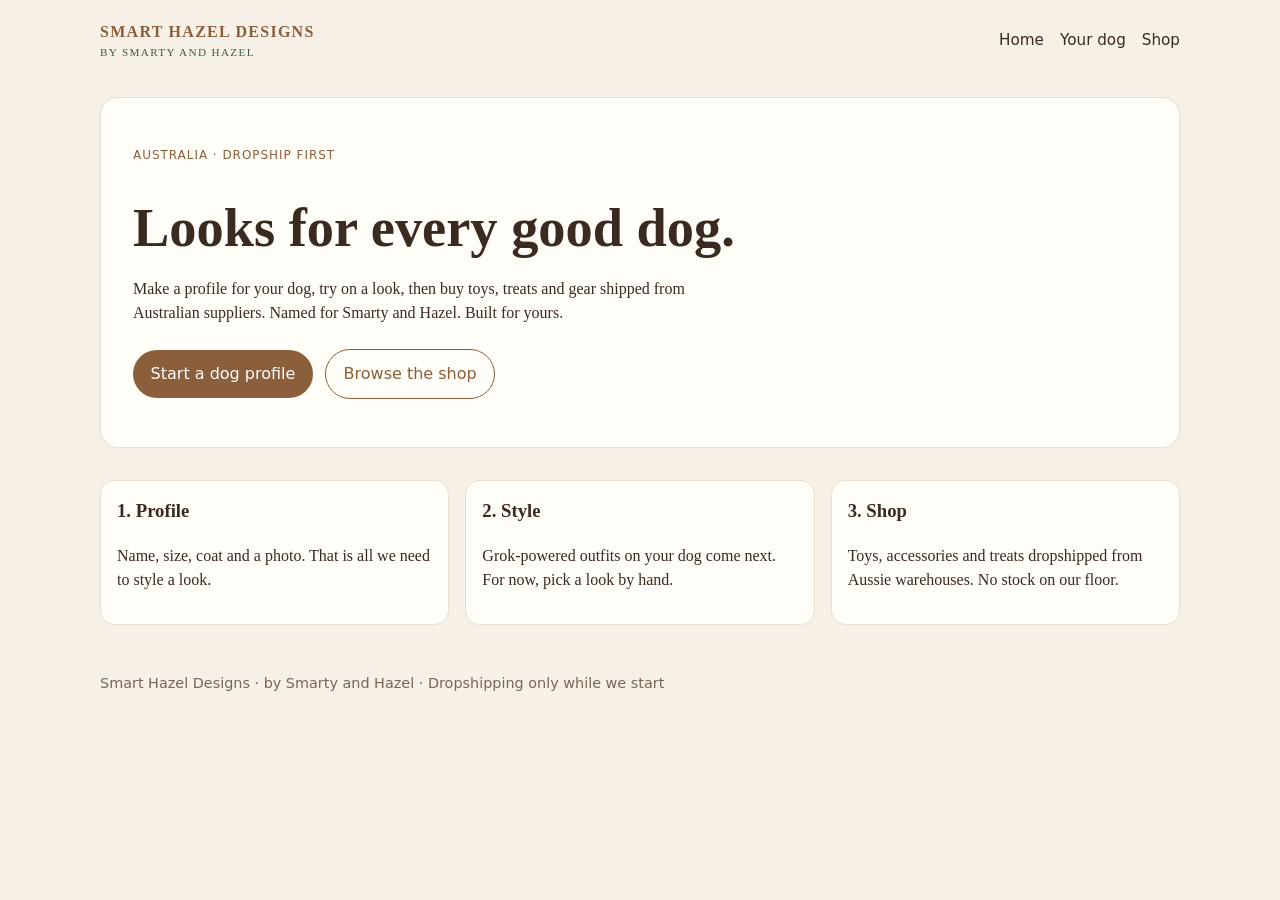
==== index.html @ 9b3b9be4 "Initial Smart Hazel Designs website (dropship-first)" ====
<!DOCTYPE html>
<html lang="en">
<head>
  <meta charset="UTF-8" />
  <meta name="viewport" content="width=device-width, initial-scale=1" />
  <title>Smart Hazel Designs</title>
  <link rel="stylesheet" href="css/styles.css" />
</head>
<body>
  <div class="wrap">
    <header>
      <a class="brand" href="index.html">Smart Hazel Designs<small>by Smarty and Hazel</small></a>
      <nav>
        <a href="index.html">Home</a>
        <a href="profile.html">Your dog</a>
        <a href="shop.html">Shop</a>
      </nav>
    </header>

    <section class="hero">
      <p class="tag">Australia · dropship first</p>
      <h1>Looks for every good dog.</h1>
      <p>Make a profile for your dog, try on a look, then buy toys, treats and gear shipped from Australian suppliers. Named for Smarty and Hazel. Built for yours.</p>
      <a class="btn" href="profile.html">Start a dog profile</a>
      <a class="btn ghost" href="shop.html">Browse the shop</a>
    </section>

    <div class="grid">
      <article class="card">
        <h3>1. Profile</h3>
        <p>Name, size, coat and a photo. That is all we need to style a look.</p>
      </article>
      <article class="card">
        <h3>2. Style</h3>
        <p>Grok-powered outfits on your dog come next. For now, pick a look by hand.</p>
      </article>
      <article class="card">
        <h3>3. Shop</h3>
        <p>Toys, accessories and treats dropshipped from Aussie warehouses. No stock on our floor.</p>
      </article>
    </div>

    <footer>Smart Hazel Designs · by Smarty and Hazel · Dropshipping only while we start</footer>
  </div>
</body>
</html>
---- css/styles.css ----
:root {
  --cream: #f6f0e6;
  --ink: #3b2a1f;
  --hazel: #8b5e3c;
  --gold: #c4a574;
  --green: #3d5a45;
  --white: #fffdf8;
}

* { box-sizing: border-box; }
html, body { margin: 0; padding: 0; }
body {
  font-family: Georgia, "Times New Roman", serif;
  background: var(--cream);
  color: var(--ink);
  line-height: 1.5;
}

a { color: var(--green); text-decoration: none; }
img { max-width: 100%; }

.wrap { width: min(1080px, calc(100% - 2rem)); margin: 0 auto; }

header {
  display: flex;
  align-items: center;
  justify-content: space-between;
  gap: 1rem;
  padding: 1.25rem 0;
}
.brand { font-weight: 700; letter-spacing: 0.08em; text-transform: uppercase; color: var(--hazel); }
.brand small { display: block; font-weight: 400; letter-spacing: 0.12em; font-size: 0.7rem; color: var(--green); }
nav { display: flex; gap: 1rem; font-family: system-ui, sans-serif; font-size: 0.95rem; }
nav a { color: var(--ink); }

.hero {
  background: var(--white);
  border: 1px solid #eadfce;
  border-radius: 18px;
  padding: 3rem 2rem;
  margin: 1rem 0 2rem;
}
.hero h1 { margin: 0 0 0.5rem; font-size: clamp(2rem, 5vw, 3.4rem); }
.hero p { margin: 0 0 1.5rem; max-width: 36rem; }

.btn {
  display: inline-block;
  background: var(--hazel);
  color: white;
  padding: 0.75rem 1.1rem;
  border-radius: 999px;
  font-family: system-ui, sans-serif;
  margin-right: 0.5rem;
}
.btn.ghost { background: transparent; color: var(--hazel); border: 1px solid var(--hazel); }

.grid { display: grid; grid-template-columns: repeat(auto-fit, minmax(220px, 1fr)); gap: 1rem; }
.card {
  background: var(--white);
  border: 1px solid #eadfce;
  border-radius: 14px;
  padding: 1rem;
}
.card h3 { margin-top: 0; }
.price { font-family: system-ui, sans-serif; color: var(--green); font-weight: 600; }
.tag { font-family: system-ui, sans-serif; font-size: 0.75rem; color: var(--hazel); text-transform: uppercase; letter-spacing: 0.08em; }

form { display: grid; gap: 0.75rem; max-width: 28rem; }
input, select, textarea {
  font: inherit;
  padding: 0.7rem 0.8rem;
  border: 1px solid #d9cbb8;
  border-radius: 10px;
  background: white;
}
footer { padding: 3rem 0; color: #7a6554; font-family: system-ui, sans-serif; font-size: 0.9rem; }
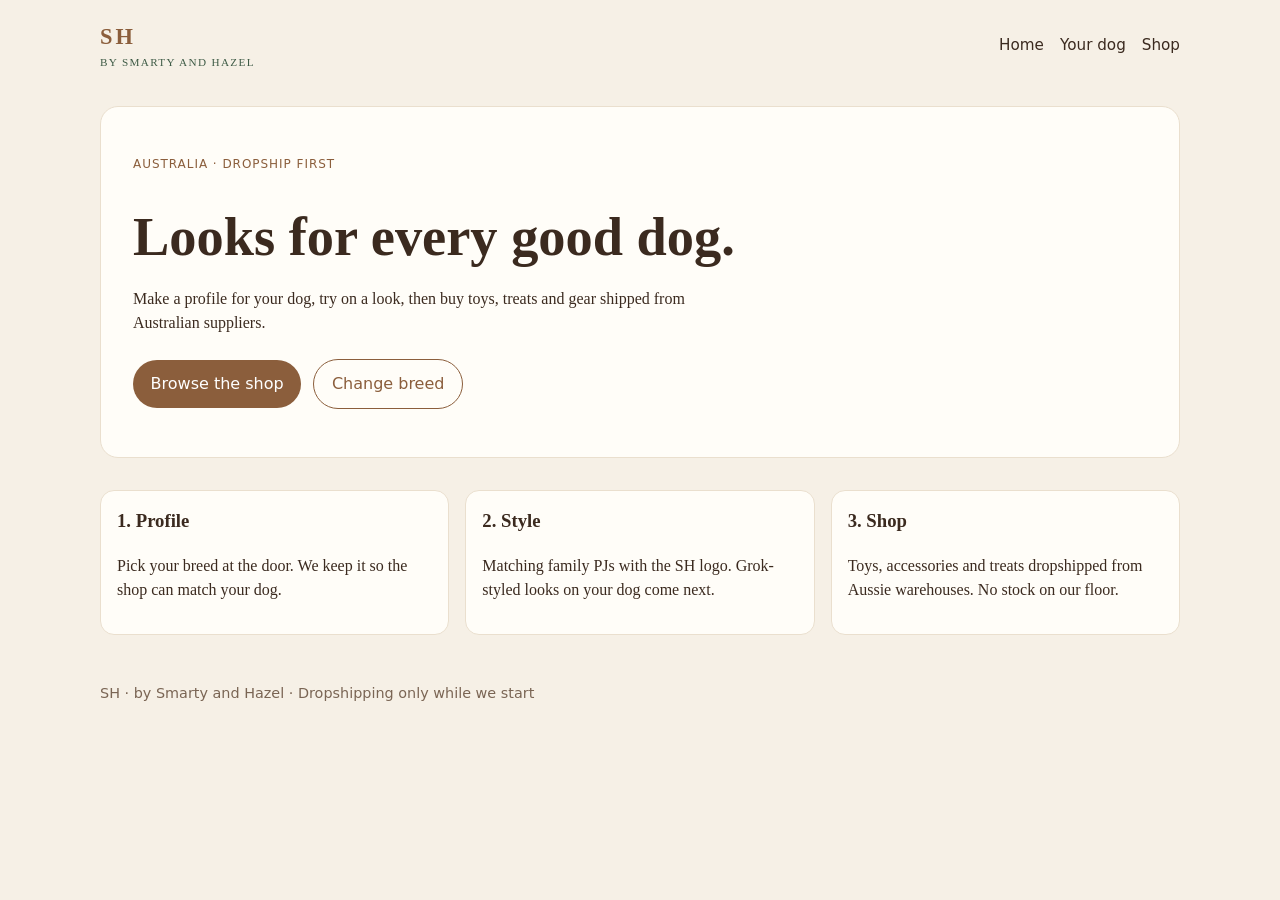
==== commit c5a6a392: "SH logo, one family PJ image, breed select then enter the main site" ====
--- a/index.html
+++ b/index.html
@@ -3,13 +3,13 @@
 <head>
   <meta charset="UTF-8" />
   <meta name="viewport" content="width=device-width, initial-scale=1" />
-  <title>Smart Hazel Designs</title>
+  <title>SH · by Smarty and Hazel</title>
   <link rel="stylesheet" href="css/styles.css" />
 </head>
 <body>
   <div class="wrap">
     <header>
-      <a class="brand" href="index.html">Smart Hazel Designs<small>by Smarty and Hazel</small></a>
+      <a class="brand" href="index.html">SH<small>by Smarty and Hazel</small></a>
       <nav>
         <a href="index.html">Home</a>
         <a href="profile.html">Your dog</a>
@@ -20,19 +20,19 @@
     <section class="hero">
       <p class="tag">Australia · dropship first</p>
       <h1>Looks for every good dog.</h1>
-      <p>Make a profile for your dog, try on a look, then buy toys, treats and gear shipped from Australian suppliers. Named for Smarty and Hazel. Built for yours.</p>
-      <a class="btn" href="profile.html">Start a dog profile</a>
-      <a class="btn ghost" href="shop.html">Browse the shop</a>
+      <p id="welcome">Make a profile for your dog, try on a look, then buy toys, treats and gear shipped from Australian suppliers.</p>
+      <a class="btn" href="shop.html">Browse the shop</a>
+      <a class="btn ghost" href="profile.html">Change breed</a>
     </section>
 
     <div class="grid">
       <article class="card">
         <h3>1. Profile</h3>
-        <p>Name, size, coat and a photo. That is all we need to style a look.</p>
+        <p>Pick your breed at the door. We keep it so the shop can match your dog.</p>
       </article>
       <article class="card">
         <h3>2. Style</h3>
-        <p>Grok-powered outfits on your dog come next. For now, pick a look by hand.</p>
+        <p>Matching family PJs with the SH logo. Grok-styled looks on your dog come next.</p>
       </article>
       <article class="card">
         <h3>3. Shop</h3>
@@ -40,7 +40,14 @@
       </article>
     </div>
 
-    <footer>Smart Hazel Designs · by Smarty and Hazel · Dropshipping only while we start</footer>
+    <footer>SH · by Smarty and Hazel · Dropshipping only while we start</footer>
   </div>
+  <script>
+    const label = localStorage.getItem("shd-breed-label");
+    if (label) {
+      document.getElementById("welcome").textContent =
+        "Welcome. You picked " + label + ". Browse toys, treats and matching gear shipped from Australian suppliers.";
+    }
+  </script>
 </body>
 </html>
--- a/css/styles.css
+++ b/css/styles.css
@@ -17,7 +17,7 @@
 }
 
 a { color: var(--green); text-decoration: none; }
-img { max-width: 100%; }
+img { max-width: 100%; height: auto; }
 
 .wrap { width: min(1080px, calc(100% - 2rem)); margin: 0 auto; }
 
@@ -28,7 +28,7 @@
   gap: 1rem;
   padding: 1.25rem 0;
 }
-.brand { font-weight: 700; letter-spacing: 0.08em; text-transform: uppercase; color: var(--hazel); }
+.brand { font-weight: 700; letter-spacing: 0.14em; text-transform: uppercase; color: var(--hazel); font-size: 1.4rem; }
 .brand small { display: block; font-weight: 400; letter-spacing: 0.12em; font-size: 0.7rem; color: var(--green); }
 nav { display: flex; gap: 1rem; font-family: system-ui, sans-serif; font-size: 0.95rem; }
 nav a { color: var(--ink); }
@@ -51,7 +51,10 @@
   border-radius: 999px;
   font-family: system-ui, sans-serif;
   margin-right: 0.5rem;
+  border: 0;
+  cursor: pointer;
 }
+.btn[disabled] { opacity: 0.45; cursor: not-allowed; }
 .btn.ghost { background: transparent; color: var(--hazel); border: 1px solid var(--hazel); }
 
 .grid { display: grid; grid-template-columns: repeat(auto-fit, minmax(220px, 1fr)); gap: 1rem; }
@@ -74,3 +77,76 @@
   background: white;
 }
 footer { padding: 3rem 0; color: #7a6554; font-family: system-ui, sans-serif; font-size: 0.9rem; }
+
+.profile-page {
+  min-height: 100vh;
+  display: flex;
+  align-items: flex-start;
+}
+.profile-wrap {
+  width: min(640px, calc(100% - 2rem));
+  padding: 2.5rem 0 4rem;
+  display: flex;
+  flex-direction: column;
+  align-items: center;
+  text-align: center;
+  gap: 1rem;
+}
+.logo-lockup {
+  display: flex;
+  align-items: center;
+  justify-content: center;
+  gap: 0.85rem;
+  text-align: left;
+}
+.logo-name {
+  font-size: 2.1rem;
+  letter-spacing: 0.16em;
+  text-transform: uppercase;
+  color: var(--hazel);
+  line-height: 1;
+}
+.logo-by {
+  font-family: system-ui, sans-serif;
+  font-size: 0.78rem;
+  color: #7a6554;
+  margin-top: 0.2rem;
+}
+.breed-label {
+  font-family: system-ui, sans-serif;
+  font-size: 0.8rem;
+  letter-spacing: 0.12em;
+  text-transform: uppercase;
+  color: var(--green);
+  margin-top: 0.5rem;
+}
+.profile-wrap select {
+  width: 100%;
+  max-width: 28rem;
+  font-family: system-ui, sans-serif;
+}
+.preview {
+  background: var(--white);
+  border: 1px solid #eadfce;
+  border-radius: 16px;
+  overflow: hidden;
+  width: 100%;
+}
+.preview svg { display: block; width: 100%; height: auto; }
+.family-caption {
+  margin: 0;
+  font-family: system-ui, sans-serif;
+  font-size: 0.85rem;
+  color: #7a6554;
+}
+.hint {
+  margin: 0;
+  font-family: system-ui, sans-serif;
+  font-size: 0.85rem;
+  color: #7a6554;
+}
+.btn.enter {
+  margin: 0.5rem 0 0;
+  padding: 0.9rem 1.8rem;
+  font-size: 1rem;
+}
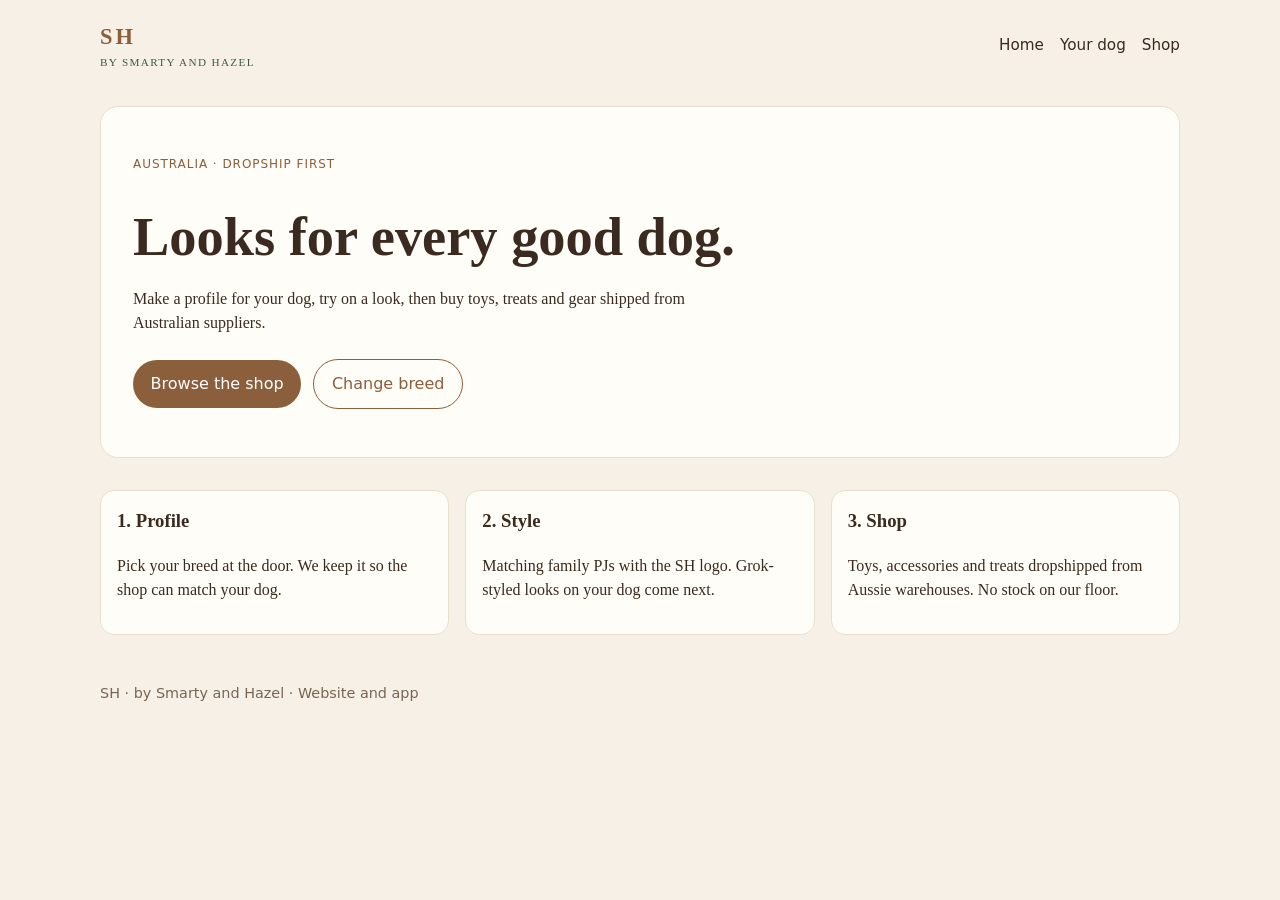
==== commit d785e4e2: "Make SH a website and installable phone app (PWA)" ====
--- a/index.html
+++ b/index.html
@@ -3,7 +3,13 @@
 <head>
   <meta charset="UTF-8" />
   <meta name="viewport" content="width=device-width, initial-scale=1" />
+  <meta name="theme-color" content="#8b5e3c" />
+  <meta name="apple-mobile-web-app-capable" content="yes" />
+  <meta name="apple-mobile-web-app-title" content="SH" />
   <title>SH · by Smarty and Hazel</title>
+  <link rel="manifest" href="manifest.json" />
+  <link rel="icon" href="icon.svg" type="image/svg+xml" />
+  <link rel="apple-touch-icon" href="icon.svg" />
   <link rel="stylesheet" href="css/styles.css" />
 </head>
 <body>
@@ -40,8 +46,9 @@
       </article>
     </div>
 
-    <footer>SH · by Smarty and Hazel · Dropshipping only while we start</footer>
+    <footer>SH · by Smarty and Hazel · Website and app</footer>
   </div>
+  <script src="js/app.js"></script>
   <script>
     const label = localStorage.getItem("shd-breed-label");
     if (label) {
--- a/css/styles.css
+++ b/css/styles.css
@@ -132,18 +132,11 @@
   overflow: hidden;
   width: 100%;
 }
-.preview svg { display: block; width: 100%; height: auto; }
-.family-caption {
-  margin: 0;
-  font-family: system-ui, sans-serif;
-  font-size: 0.85rem;
-  color: #7a6554;
-}
-.hint {
-  margin: 0;
-  font-family: system-ui, sans-serif;
-  font-size: 0.85rem;
-  color: #7a6554;
+.preview img,
+.preview svg {
+  display: block;
+  width: 100%;
+  height: auto;
 }
 .btn.enter {
   margin: 0.5rem 0 0;
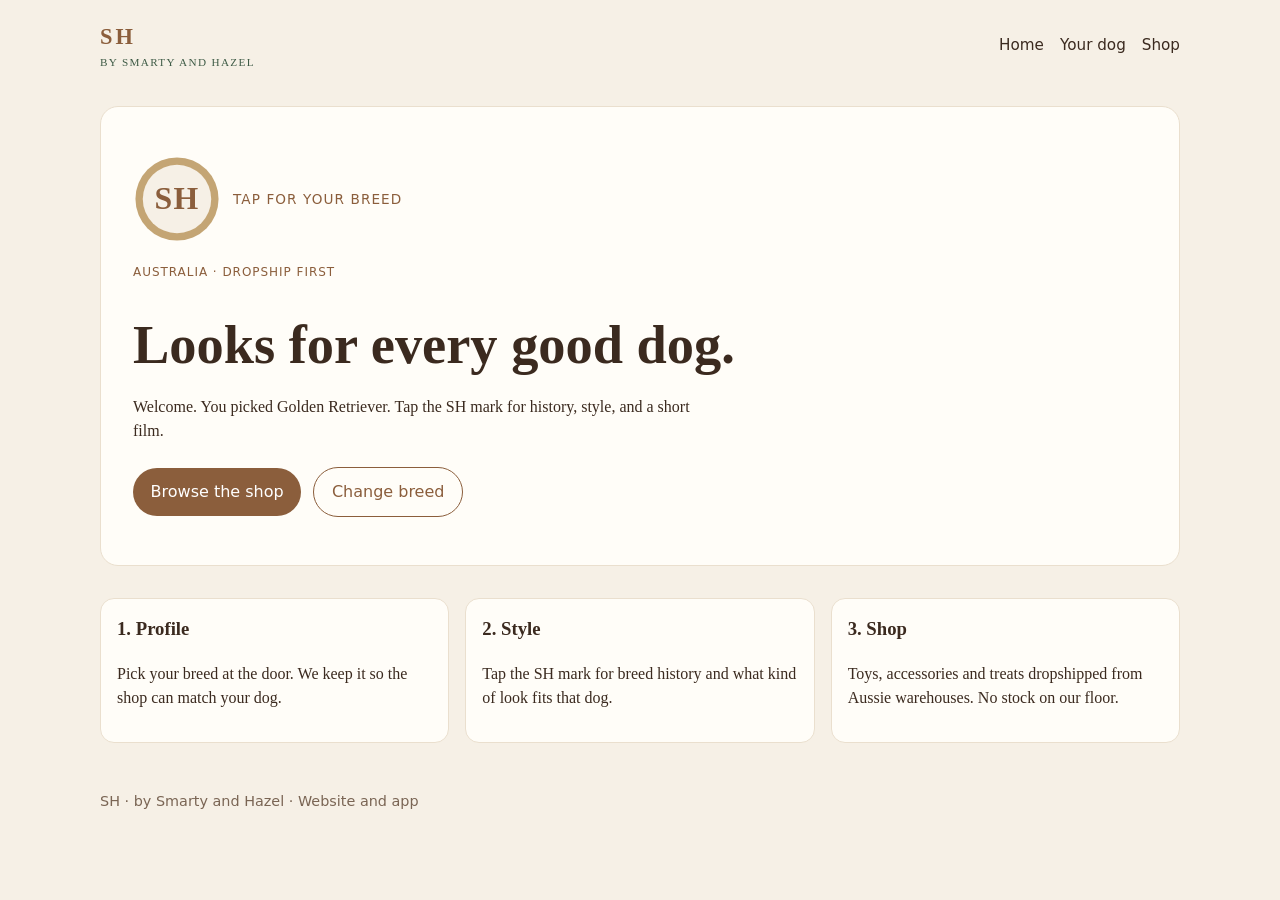
==== commit e324d9fc: "Add clickable SH logo on home with breed history, style notes, and film" ====
--- a/index.html
+++ b/index.html
@@ -24,6 +24,14 @@
     </header>
 
     <section class="hero">
+      <button class="sh-hit" id="sh-hit" type="button" aria-haspopup="dialog" aria-controls="breed-panel" title="About your breed">
+        <svg viewBox="0 0 72 72" width="88" height="88" aria-hidden="true">
+          <circle cx="36" cy="36" r="34" fill="#c4a574"/>
+          <circle cx="36" cy="36" r="28" fill="#f6f0e6"/>
+          <text x="36" y="44" text-anchor="middle" font-family="Georgia, Times New Roman, serif" font-size="26" font-weight="700" fill="#8b5e3c">SH</text>
+        </svg>
+        <span>Tap for your breed</span>
+      </button>
       <p class="tag">Australia · dropship first</p>
       <h1>Looks for every good dog.</h1>
       <p id="welcome">Make a profile for your dog, try on a look, then buy toys, treats and gear shipped from Australian suppliers.</p>
@@ -38,7 +46,7 @@
       </article>
       <article class="card">
         <h3>2. Style</h3>
-        <p>Matching family PJs with the SH logo. Grok-styled looks on your dog come next.</p>
+        <p>Tap the SH mark for breed history and what kind of look fits that dog.</p>
       </article>
       <article class="card">
         <h3>3. Shop</h3>
@@ -48,13 +56,64 @@
 
     <footer>SH · by Smarty and Hazel · Website and app</footer>
   </div>
+
+  <dialog class="breed-panel" id="breed-panel">
+    <form method="dialog" class="panel-top">
+      <strong>SH</strong>
+      <button class="btn ghost" value="close" type="submit">Close</button>
+    </form>
+    <h2 id="panel-name">Your breed</h2>
+    <p class="tag">History</p>
+    <p id="panel-history"></p>
+    <p class="tag">What fits their style</p>
+    <p id="panel-style"></p>
+    <p class="tag">SH film</p>
+    <p>A first general film. Breed-by-breed films come next.</p>
+    <div class="film" id="film">
+      <div class="film-frame" id="film-frame"></div>
+      <button class="btn" id="film-play" type="button">Play film</button>
+    </div>
+  </dialog>
+
   <script src="js/app.js"></script>
+  <script src="js/breed-info.js"></script>
   <script>
-    const label = localStorage.getItem("shd-breed-label");
-    if (label) {
-      document.getElementById("welcome").textContent =
-        "Welcome. You picked " + label + ". Browse toys, treats and matching gear shipped from Australian suppliers.";
-    }
+    const key = localStorage.getItem("shd-breed") || "golden-retriever";
+    const info = (window.SHD_BREEDS && window.SHD_BREEDS[key]) || {
+      name: localStorage.getItem("shd-breed-label") || "Your dog",
+      history: "Every breed was shaped for a job. Tap through after you pick a breed on the first page.",
+      style: "We match clothes and gear to that job: soft-mouthed retrievers, working dogs, and companion dogs each get a different look."
+    };
+    const welcome = document.getElementById("welcome");
+    welcome.textContent = "Welcome. You picked " + info.name + ". Tap the SH mark for history, style, and a short film.";
+    document.getElementById("panel-name").textContent = info.name;
+    document.getElementById("panel-history").textContent = info.history;
+    document.getElementById("panel-style").textContent = info.style;
+
+    const panel = document.getElementById("breed-panel");
+    document.getElementById("sh-hit").addEventListener("click", function () {
+      if (panel.showModal) panel.showModal();
+      else panel.setAttribute("open", "");
+    });
+
+    const lines = [
+      "Welcome to SH. Your dog already has a story.",
+      info.name + ". " + info.history,
+      info.style,
+      "Tap SH any time. Breed films come next. By Smarty and Hazel."
+    ];
+    const frame = document.getElementById("film-frame");
+    let timer;
+    document.getElementById("film-play").addEventListener("click", function () {
+      let i = 0;
+      clearInterval(timer);
+      frame.textContent = lines[0];
+      timer = setInterval(function () {
+        i += 1;
+        if (i >= lines.length) { clearInterval(timer); return; }
+        frame.textContent = lines[i];
+      }, 4000);
+    });
   </script>
 </body>
 </html>
--- a/css/styles.css
+++ b/css/styles.css
@@ -43,6 +43,24 @@
 .hero h1 { margin: 0 0 0.5rem; font-size: clamp(2rem, 5vw, 3.4rem); }
 .hero p { margin: 0 0 1.5rem; max-width: 36rem; }
 
+.sh-hit {
+  display: inline-flex;
+  align-items: center;
+  gap: 0.75rem;
+  background: none;
+  border: 0;
+  padding: 0;
+  margin: 0 0 1.25rem;
+  cursor: pointer;
+  color: var(--hazel);
+  font-family: system-ui, sans-serif;
+  font-size: 0.85rem;
+  letter-spacing: 0.08em;
+  text-transform: uppercase;
+}
+.sh-hit:hover svg { transform: scale(1.04); }
+.sh-hit svg { display: block; transition: transform 0.2s ease; }
+
 .btn {
   display: inline-block;
   background: var(--hazel);
@@ -67,6 +85,32 @@
 .card h3 { margin-top: 0; }
 .price { font-family: system-ui, sans-serif; color: var(--green); font-weight: 600; }
 .tag { font-family: system-ui, sans-serif; font-size: 0.75rem; color: var(--hazel); text-transform: uppercase; letter-spacing: 0.08em; }
+
+.breed-panel {
+  width: min(560px, calc(100% - 2rem));
+  border: 1px solid #eadfce;
+  border-radius: 18px;
+  padding: 1.25rem 1.4rem 1.6rem;
+  background: var(--white);
+  color: var(--ink);
+}
+.breed-panel::backdrop { background: rgba(59, 42, 31, 0.45); }
+.panel-top {
+  display: flex;
+  justify-content: space-between;
+  align-items: center;
+  margin-bottom: 0.75rem;
+}
+.film-frame {
+  min-height: 8rem;
+  margin: 0.6rem 0 0.8rem;
+  padding: 1rem;
+  border-radius: 12px;
+  background: #3b2a1f;
+  color: #f6f0e6;
+  display: flex;
+  align-items: center;
+}
 
 form { display: grid; gap: 0.75rem; max-width: 28rem; }
 input, select, textarea {
